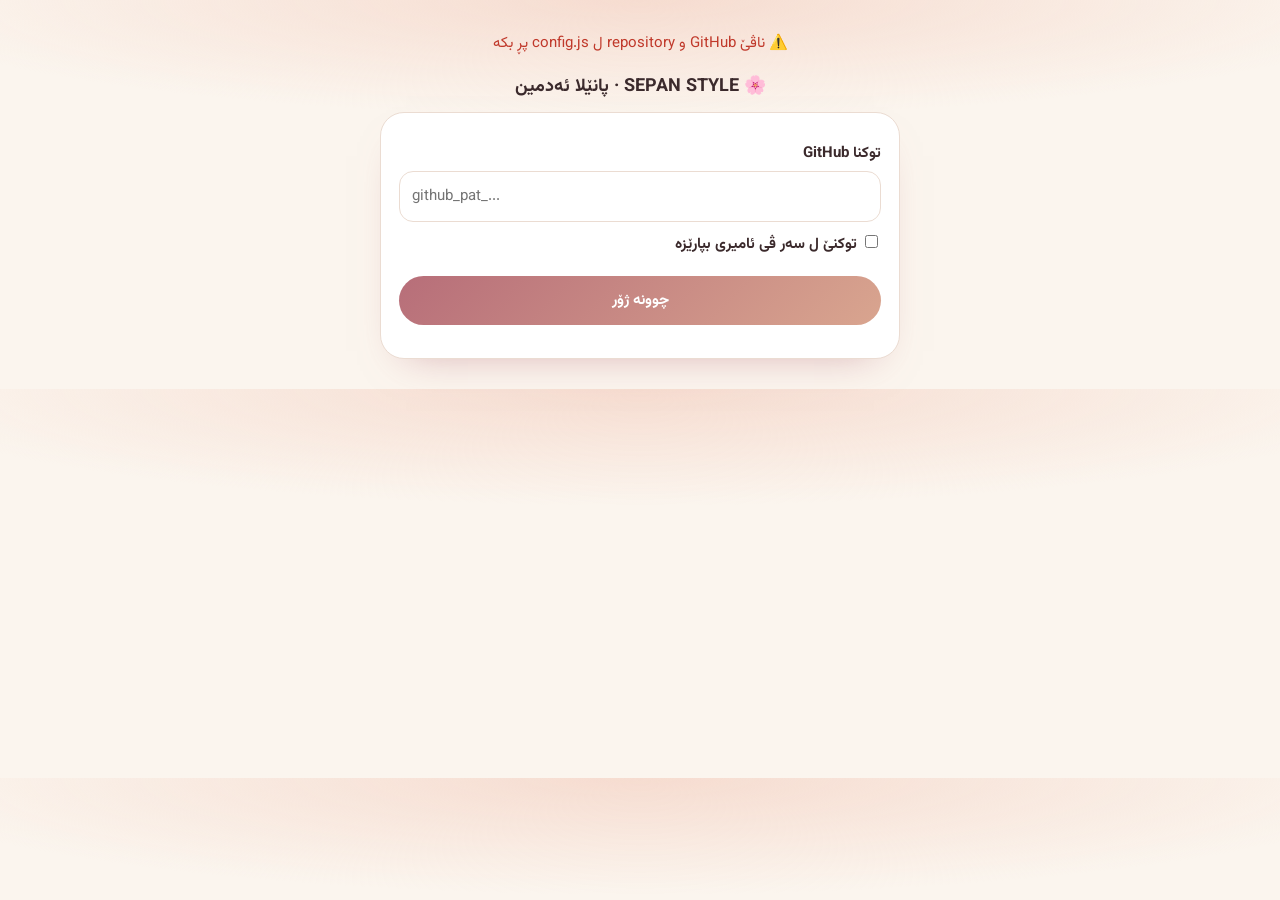
==== admin.html @ 9eb83eb8 "Add files via upload" ====
<!DOCTYPE html>
<html lang="ku" dir="rtl"><head><meta charset="UTF-8"><meta name="robots" content="noindex,nofollow"><meta name="viewport" content="width=device-width,initial-scale=1">
<title>پانێلا ئەدمین | SEPAN STYLE</title>
<link href="https://fonts.googleapis.com/css2?family=Vazirmatn:wght@400;700&display=swap" rel="stylesheet">
<style>
*{box-sizing:border-box}body{margin:0;background:radial-gradient(60% 30% at 50% 0,#F6DCD0,transparent),#FBF5EE;color:#3B2A2C;font:15px/1.7 Vazirmatn,sans-serif;padding:16px}
.w{max-width:520px;margin:0 auto}
.c{background:#fff;border:1px solid #EBDCD2;border-radius:24px;padding:18px;margin-bottom:14px;box-shadow:0 18px 40px -26px rgba(183,110,121,.6)}
h2{margin:0 0 10px;font-size:18px}label{display:block;font-weight:700;margin:10px 0 4px}
input,select{width:100%;padding:12px;border:1.5px solid #EBDCD2;border-radius:14px;font:inherit;background:#fff}input:focus,select:focus{outline:0;border-color:#B76E79}
button{font:inherit;border:0;border-radius:99px;padding:12px 22px;background:linear-gradient(135deg,#B76E79,#D9A58F);color:#fff;font-weight:700;width:100%;margin-top:14px;cursor:pointer}button:active{transform:scale(.97)}button:disabled{opacity:.6}
button.s{width:auto;padding:6px 12px;margin:0;font-size:13px;background:#8B7377}button.d{background:#c0392b}
.r{display:flex;gap:8px;align-items:center;padding:8px 0;border-top:1px solid #EBDCD2}.r img{width:52px;height:64px;object-fit:cover;border-radius:10px;background:#F3DDD3}.r div{flex:1}
.z{display:flex;gap:8px;flex-wrap:wrap}.z label{display:flex;gap:4px;align-items:center;font-weight:500;margin:0}.z input{width:auto}
#msg,#lm{text-align:center;color:#B76E79;font-weight:700}
</style></head><body><div class="w">
<h2 style="text-align:center">🌸 SEPAN STYLE · پانێلا ئەدمین</h2>
<div class="c" id="login"><label>توکنا GitHub</label><input id="tk" type="password" dir="ltr" placeholder="github_pat_..."><label class="z"><span><input type="checkbox" id="rm"> توکنێ ل سەر ڤی ئامیری بپارێزە</span></label><button onclick="signIn()">چوونە ژۆر</button><p id="lm"></p></div>
<div id="app" hidden>
<div class="c"><h2>بەرهەمەکێ نوی</h2>
<label>ناڤ</label><input id="n"><label>نرخ (دینار، ئەگەر نزانی ڤالا بهێڵە)</label><input id="p" inputmode="numeric">
<label>جۆر</label><select id="cat"><option>دریش</option><option>بلوز</option><option>پانتۆل</option><option>عەبا</option><option>سێت</option><option>تر</option></select>
<label>سایز</label><div class="z" id="sz"></div>
<label>وێنە (دکارێ چەندان هەلبژێری)</label><input id="f" type="file" accept="image/*" multiple>
<label class="z" style="margin-top:12px"><span><input type="checkbox" id="nw"> نوی</span></label>
<button onclick="add()" id="ab">زێدەکرن</button><p id="msg"></p></div>
<div class="c"><h2>بەرهەمێن هەین</h2><div id="list"></div></div>
<button class="s" style="margin:0 auto;display:block" onclick="signOut()">دەرکەفتن</button></div></div>
<script src="config.js"></script>
<script>
const $=id=>document.getElementById(id),say=t=>$('msg').textContent=t,esc=s=>String(s??'').replace(/[&<>"']/g,c=>({'&':'&amp;','<':'&lt;','>':'&gt;','"':'&quot;',"'":'&#39;'}[c]));
const G={o:CFG.GH_OWNER,r:CFG.GH_REPO,b:CFG.GH_BRANCH||'main'};let TK='',L=[];
try{TK=localStorage.getItem('tk')||''}catch(e){}
if(!G.o||!G.r)document.body.insertAdjacentHTML('afterbegin','<p style="color:#c0392b;text-align:center">⚠️ ناڤێ GitHub و repository ل config.js پڕ بکە</p>');
const num=s=>+String(s).replace(/[٠-٩]/g,d=>'٠١٢٣٤٥٦٧٨٩'.indexOf(d)).replace(/[^\d]/g,'')||null;
const api=(p,o={})=>fetch(`https://api.github.com/repos/${G.o}/${G.r}/contents/${p}`,{...o,headers:{Authorization:'Bearer '+TK,Accept:'application/vnd.github+json'}});
const enc=s=>{let b='';new TextEncoder().encode(s).forEach(c=>b+=String.fromCharCode(c));return btoa(b)};
const dec=b=>new TextDecoder().decode(Uint8Array.from(atob(b.replace(/\s/g,'')),c=>c.charCodeAt(0)));
$('sz').innerHTML=['S','M','L','XL','XXL','Free'].map(s=>`<label><input type="checkbox" value="${s}">${s}</label>`).join('');
async function get(){const r=await api('products.json?ref='+G.b);
 if(r.status===404)return{data:[]};
 if(!r.ok)throw new Error(r.status===401?'توکن خەلەتە یان بوویە کۆن':r.status===403?'توکن مافێ نڤیسینێ نینە':'GitHub '+r.status);
 const j=await r.json();return{data:JSON.parse(dec(j.content)),sha:j.sha}}
async function mutate(fn,msg){const {data,sha}=await get(),nd=fn(data);
 const r=await api('products.json',{method:'PUT',body:JSON.stringify({message:msg,content:enc(JSON.stringify(nd,null,1)),sha,branch:G.b})});
 if(!r.ok)throw new Error((await r.json()).message||r.status);return nd}
function shrink(file){return new Promise(r=>{const i=new Image();i.onload=()=>{const k=Math.min(1,900/i.width),c=document.createElement('canvas');c.width=Math.round(i.width*k);c.height=Math.round(i.height*k);c.getContext('2d').drawImage(i,0,0,c.width,c.height);c.toBlob(r,'image/jpeg',.82)};i.src=URL.createObjectURL(file)})}
async function upImg(f){const b=await shrink(f),data=await new Promise(r=>{const x=new FileReader();x.onload=()=>r(x.result.split(',')[1]);x.readAsDataURL(b)}),path='images/'+Date.now()+Math.random().toString(36).slice(2,6)+'.jpg';
 const r=await api(path,{method:'PUT',body:JSON.stringify({message:'add image',content:data,branch:G.b})});
 if(!r.ok)throw new Error((await r.json()).message||r.status);return path}
async function show(){if(!TK){$('login').hidden=false;$('app').hidden=true;return}
 try{L=(await get()).data;$('login').hidden=true;$('app').hidden=false;draw()}catch(e){$('lm').textContent=e.message;$('login').hidden=false;$('app').hidden=true}}
function signIn(){TK=$('tk').value.trim();try{if($('rm').checked)localStorage.setItem('tk',TK)}catch(e){}show()}
function signOut(){TK='';try{localStorage.removeItem('tk')}catch(e){}$('tk').value='';show()}
async function add(){const n=$('n').value.trim();if(!n)return alert('ناڤی بنڤیسە');
 $('ab').disabled=true;
 try{say('وێنە دهێنە بارکرن...');const im=[];for(const f of $('f').files)im.push(await upImg(f));
  say('بەرهەم دهێتە پاراستن...');
  const sizes=[...document.querySelectorAll('#sz input:checked')].map(x=>x.value),pr=num($('p').value),cat=$('cat').value,nw=$('nw').checked;
  L=await mutate(d=>[{id:Date.now(),name:n,price:pr,category:cat,sizes,images:im,is_new:nw,soldout:false},...d],'add product');
  $('n').value=$('p').value=$('f').value='';document.querySelectorAll('#sz input,#nw').forEach(x=>x.checked=false);
  say('✅ زێدە بوو! دەمەکێ کێم ب بەرخۆڤە بگرە هەتا وێبسایت نوی دبیت');draw()}
 catch(e){say('خەلەتی: '+e.message)}$('ab').disabled=false}
async function act(id,t){try{let pr;
 if(t==='d'&&!confirm('تو پشتڕاستی دڤێت ڤی بەرهەمی ژێ ببەی؟'))return;
 if(t==='p'){const v=prompt('نرخێ نوی (دینار):');if(v===null)return;pr=num(v)}
 say('دهێتە پاراستن...');
 L=await mutate(d=>t==='d'?d.filter(p=>p.id!=id):d.map(p=>p.id!=id?p:t==='s'?{...p,soldout:!p.soldout}:{...p,price:pr}),'update product');
 say('✅ هاتە پاراستن');draw()}catch(e){say('خەلەتی: '+e.message)}}
function draw(){$('list').innerHTML=L.map(p=>`<div class="r">${p.images?.[0]?`<img src="${esc(p.images[0])}" alt="">`:'<span>👗</span>'}<div><b>${esc(p.name)}</b><br><small>${p.price?p.price.toLocaleString('en'):'—'} · ${esc((p.sizes||[]).join(' '))}${p.soldout?' · تەمام بوو':''}</small></div><button class="s" onclick="act(${+p.id},'p')">نرخ</button><button class="s" onclick="act(${+p.id},'s')">${p.soldout?'ئامادەیە':'تەمام بوو'}</button><button class="s d" onclick="act(${+p.id},'d')">🗑</button></div>`).join('')||'<small>هێشتا بەرهەم نینن</small>'}
show();
</script></body></html>
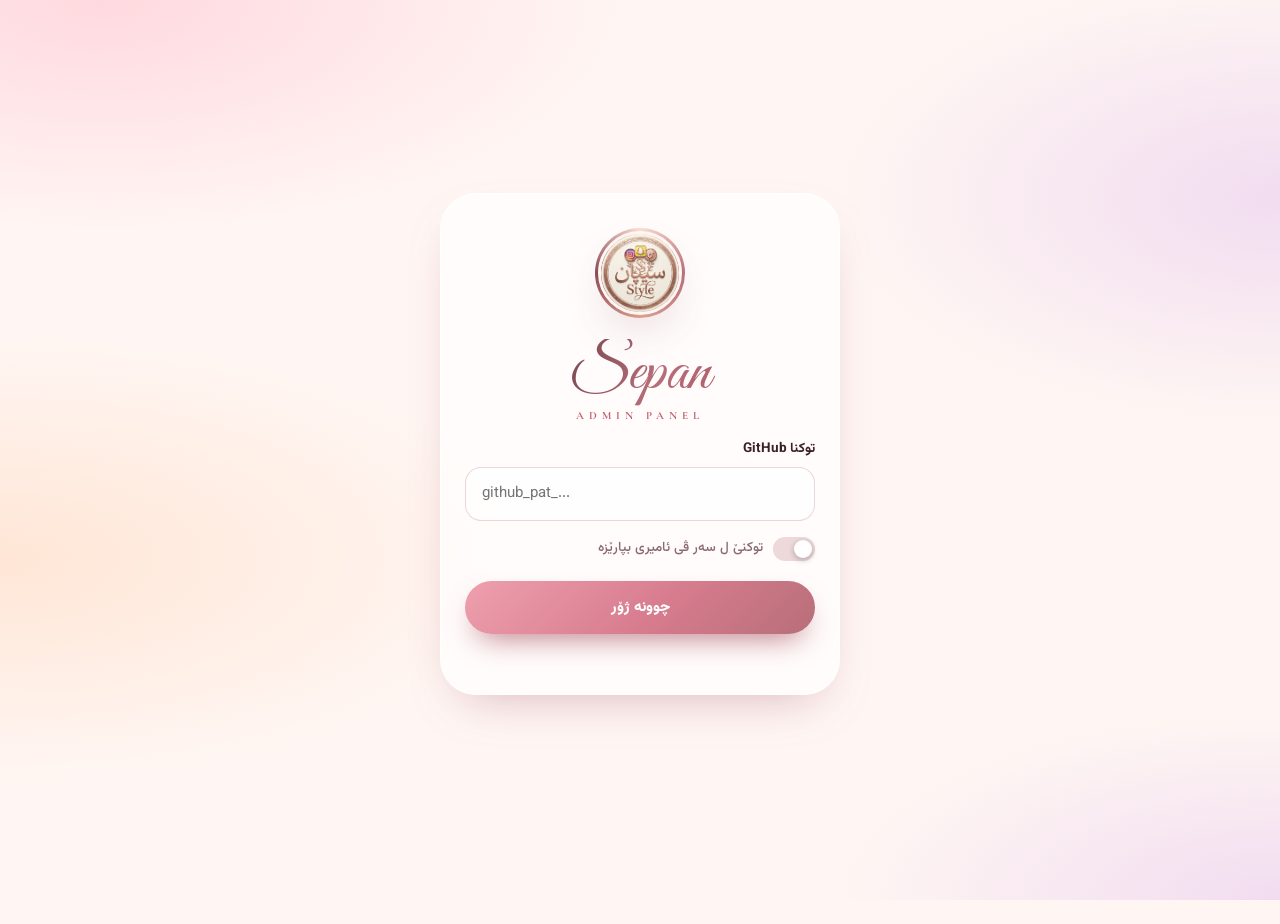
==== commit 61eaa47b: "Add files via upload" ====
--- a/admin.html
+++ b/admin.html
@@ -1,42 +1,90 @@
 <!DOCTYPE html>
-<html lang="ku" dir="rtl"><head><meta charset="UTF-8"><meta name="robots" content="noindex,nofollow"><meta name="viewport" content="width=device-width,initial-scale=1">
-<title>پانێلا ئەدمین | SEPAN STYLE</title>
-<link href="https://fonts.googleapis.com/css2?family=Vazirmatn:wght@400;700&display=swap" rel="stylesheet">
+<html lang="ku" dir="rtl"><head><meta charset="UTF-8"><meta name="robots" content="noindex,nofollow"><meta name="viewport" content="width=device-width,initial-scale=1,viewport-fit=cover">
+<title>پانێلا ئەدمین | SEPAN STYLE</title><link rel="icon" href="favicon.png">
+<script>try{if(localStorage.getItem("theme")==="dark")document.documentElement.classList.add("dark")}catch(e){}</script>
+<link href="https://fonts.googleapis.com/css2?family=Great+Vibes&family=Noto+Kufi+Arabic:wght@600;800&family=Vazirmatn:wght@400;500;700&family=Cormorant+Garamond:wght@600;700&display=swap" rel="stylesheet">
+<link rel="stylesheet" href="theme.css?v=1">
 <style>
-*{box-sizing:border-box}body{margin:0;background:radial-gradient(60% 30% at 50% 0,#F6DCD0,transparent),#FBF5EE;color:#3B2A2C;font:15px/1.7 Vazirmatn,sans-serif;padding:16px}
-.w{max-width:520px;margin:0 auto}
-.c{background:#fff;border:1px solid #EBDCD2;border-radius:24px;padding:18px;margin-bottom:14px;box-shadow:0 18px 40px -26px rgba(183,110,121,.6)}
-h2{margin:0 0 10px;font-size:18px}label{display:block;font-weight:700;margin:10px 0 4px}
-input,select{width:100%;padding:12px;border:1.5px solid #EBDCD2;border-radius:14px;font:inherit;background:#fff}input:focus,select:focus{outline:0;border-color:#B76E79}
-button{font:inherit;border:0;border-radius:99px;padding:12px 22px;background:linear-gradient(135deg,#B76E79,#D9A58F);color:#fff;font-weight:700;width:100%;margin-top:14px;cursor:pointer}button:active{transform:scale(.97)}button:disabled{opacity:.6}
-button.s{width:auto;padding:6px 12px;margin:0;font-size:13px;background:#8B7377}button.d{background:#c0392b}
-.r{display:flex;gap:8px;align-items:center;padding:8px 0;border-top:1px solid #EBDCD2}.r img{width:52px;height:64px;object-fit:cover;border-radius:10px;background:#F3DDD3}.r div{flex:1}
-.z{display:flex;gap:8px;flex-wrap:wrap}.z label{display:flex;gap:4px;align-items:center;font-weight:500;margin:0}.z input{width:auto}
-#msg,#lm{text-align:center;color:#B76E79;font-weight:700}
+*{box-sizing:border-box;margin:0;padding:0;-webkit-tap-highlight-color:transparent}[hidden]{display:none!important}
+body{font:15px/1.7 Vazirmatn,sans-serif;color:var(--ink);padding:14px 14px calc(50px + env(safe-area-inset-bottom,0px));min-height:100vh}
+button{font:inherit;border:0;background:none;color:inherit;cursor:pointer}
+.w{max-width:560px;margin:0 auto}
+.cap{display:block;font:700 11px 'Cormorant Garamond',serif;letter-spacing:5px;color:var(--r2);direction:ltr}
+.script{display:block;font:400 64px/1.1 'Great Vibes',cursive;direction:ltr;background:linear-gradient(110deg,var(--ink),var(--r3) 55%,var(--r1));-webkit-background-clip:text;background-clip:text;color:transparent}
+.ring{display:inline-block;padding:3px;border-radius:50%;background:conic-gradient(#F9DFD3,#B76E79,#D9A08C,#8d4a55,#F9DFD3);box-shadow:var(--sh)}.ring img{display:block;width:84px;height:84px;border-radius:50%;border:3px solid var(--bg)}
+label{display:block;font-weight:700;font-size:13.5px;margin:16px 0 6px}
+input:not([type=checkbox]),select{width:100%;padding:13px 16px;border-radius:16px;border:1.5px solid rgba(183,110,121,.28);background:var(--glass);color:var(--ink);font:inherit;transition:.2s}
+input:focus,select:focus{outline:0;border-color:var(--r3);box-shadow:0 0 0 4px rgba(183,110,121,.18)}
+.go{position:relative;overflow:hidden;display:block;width:100%;margin-top:20px;padding:14px;border-radius:99px;background:var(--g);color:var(--on);font-weight:800;box-shadow:0 14px 30px -12px var(--r3);transition:transform .2s}
+.go::after{content:"";position:absolute;top:0;bottom:0;width:60px;left:-100px;background:linear-gradient(100deg,transparent,rgba(255,255,255,.6),transparent);transform:skewX(-20deg);animation:sh 4s infinite}@keyframes sh{40%,100%{left:130%}}
+.go:active{transform:scale(.97)}.go:disabled{opacity:.6}
+.ghost{padding:7px 16px;border-radius:99px;background:var(--glass);border:1px solid var(--edge);font-size:13px;font-weight:700;color:var(--ink)}
+.msg{min-height:24px;margin-top:10px;text-align:center;color:var(--r3);font-weight:700;font-size:13.5px}
+.lg{min-height:calc(100vh - 40px);display:grid;place-items:center}
+.lg-card{width:100%;max-width:400px;text-align:center;padding:34px 24px 26px;border-radius:36px;background:var(--glass);border:1px solid var(--edge);box-shadow:var(--sh)}
+.lg-card label{text-align:start}.lg-card .script{margin-top:12px}.lg-card .cap{margin-bottom:6px}
+.sw{display:flex!important;align-items:center;gap:10px;font-weight:500!important;color:var(--mute);cursor:pointer}.sw input{display:none}
+.sw i{flex:none;width:42px;height:24px;border-radius:99px;background:rgba(183,110,121,.25);position:relative;transition:.25s}
+.sw i::after{content:"";position:absolute;top:3px;inset-inline-start:3px;width:18px;height:18px;border-radius:50%;background:#fff;box-shadow:0 2px 6px rgba(0,0,0,.25);transition:.25s}
+.sw input:checked+i{background:var(--g)}.sw input:checked+i::after{inset-inline-start:21px}
+.bar{position:sticky;top:calc(8px + env(safe-area-inset-top,0px));z-index:20;display:flex;justify-content:space-between;align-items:center;gap:8px;padding:7px 8px 7px 14px;border-radius:99px;background:var(--glass);backdrop-filter:blur(18px);-webkit-backdrop-filter:blur(18px);border:1px solid var(--edge);box-shadow:var(--sh);margin-bottom:16px}
+.bb{display:flex;align-items:center;gap:10px;direction:ltr}.bb img{width:38px;height:38px;border-radius:50%}.bb b{display:block;font:700 16px 'Cormorant Garamond',serif;letter-spacing:3px;line-height:1.1}.bb .cap{font-size:9px;letter-spacing:4px}
+.bar-r{display:flex;gap:6px}
+.stats{display:grid;grid-template-columns:repeat(3,1fr);gap:10px;margin-bottom:16px}
+.st{text-align:center;padding:14px 6px;border-radius:24px;background:var(--glass);border:1px solid var(--edge);box-shadow:var(--sh)}
+.st b{display:block;font:700 28px/1.1 'Cormorant Garamond',serif;color:var(--r1)}.st span{font-size:12px;color:var(--mute);font-weight:700}
+.panel{position:relative;padding:24px 18px 20px;margin-bottom:16px;border-radius:32px;background:var(--glass);border:1px solid var(--edge);box-shadow:var(--sh)}
+.panel::before{content:"";position:absolute;top:0;inset-inline:34px;height:2px;border-radius:2px;background:var(--g)}
+.panel h2{font:800 19px 'Noto Kufi Arabic',sans-serif;margin-bottom:2px}
+.chips{display:flex;flex-wrap:wrap;gap:8px}.chip{margin:0!important;cursor:pointer}.chip input{display:none}
+.chip span{display:block;min-width:46px;text-align:center;padding:8px 14px;border-radius:99px;border:1.5px solid rgba(183,110,121,.3);font-weight:700;font-size:13px;color:var(--mute);transition:.2s}
+.chip input:checked+span{background:var(--g);color:var(--on);border-color:transparent;box-shadow:0 8px 18px -8px var(--r3)}
+.drop{display:flex!important;flex-direction:column;align-items:center;gap:2px;padding:20px;border-radius:22px;border:1.5px dashed rgba(183,110,121,.5);background:rgba(183,110,121,.06);text-align:center;color:var(--mute);cursor:pointer;font-weight:500!important}
+.drop b{color:var(--r1);font-size:15px}.drop input{display:none}
+.pv{display:flex;gap:8px;overflow-x:auto;margin-top:10px}.pv img{flex:none;width:60px;height:74px;object-fit:cover;border-radius:14px;box-shadow:var(--sh)}
+.it{display:flex;align-items:center;gap:12px;padding:12px 0;border-top:1px solid rgba(183,110,121,.18)}.it:first-child{border-top:0}
+.th{flex:none;width:62px;height:78px;border-radius:18px;overflow:hidden;background:linear-gradient(135deg,var(--a1),var(--a2));display:grid;place-items:center;font-size:26px;box-shadow:var(--sh)}.th img{width:100%;height:100%;object-fit:cover}
+.in{flex:1;min-width:0}.in b{display:block;font-size:15px;white-space:nowrap;overflow:hidden;text-overflow:ellipsis}
+.pr{font:700 15px 'Cormorant Garamond',serif;color:var(--r1);letter-spacing:.5px}.pr small{font:500 12px Vazirmatn;color:var(--mute)}
+.ch{display:flex;flex-wrap:wrap;gap:4px;margin-top:3px}.ch i,.ch em{font-style:normal;font-size:11px;font-weight:700;padding:0 9px;border-radius:99px;background:rgba(183,110,121,.14);color:var(--r1)}.ch em{background:var(--g);color:var(--on)}.ch em.x{background:#3A2125;color:#fff}
+.it.so .th img{filter:grayscale(.7);opacity:.6}
+.ac{display:flex;flex-direction:column;gap:6px}.ac button{width:36px;height:36px;border-radius:50%;display:grid;place-items:center;background:var(--glass);border:1px solid var(--edge);color:var(--r1);transition:.2s}
+.ac button:active{transform:scale(.88)}.ac button.d{color:#c0392b}
+.i{width:18px;height:18px;fill:none;stroke:currentColor;stroke-width:1.8;stroke-linecap:round;stroke-linejoin:round}
+.none{text-align:center;color:var(--mute);padding:26px 0}
+.out{display:block;margin:6px auto 0}
 </style></head><body><div class="w">
-<h2 style="text-align:center">🌸 SEPAN STYLE · پانێلا ئەدمین</h2>
-<div class="c" id="login"><label>توکنا GitHub</label><input id="tk" type="password" dir="ltr" placeholder="github_pat_..."><label class="z"><span><input type="checkbox" id="rm"> توکنێ ل سەر ڤی ئامیری بپارێزە</span></label><button onclick="signIn()">چوونە ژۆر</button><p id="lm"></p></div>
+<div id="login" class="lg"><div class="lg-card">
+<span class="ring"><img src="logo.png" alt=""></span>
+<span class="script">Sepan</span><span class="cap">ADMIN PANEL</span>
+<label>توکنا GitHub</label><input id="tk" type="password" dir="ltr" placeholder="github_pat_..." autocomplete="off">
+<label class="sw"><input type="checkbox" id="rm"><i></i><span>توکنێ ل سەر ڤی ئامیری بپارێزە</span></label>
+<button class="go" onclick="signIn()">چوونە ژۆر</button><p id="lm" class="msg"></p></div></div>
 <div id="app" hidden>
-<div class="c"><h2>بەرهەمەکێ نوی</h2>
-<label>ناڤ</label><input id="n"><label>نرخ (دینار، ئەگەر نزانی ڤالا بهێڵە)</label><input id="p" inputmode="numeric">
+<div class="bar"><div class="bb"><img src="logo.png" alt=""><div><b>SEPAN STYLE</b><span class="cap">ADMIN PANEL</span></div></div><div class="bar-r"><a class="ghost" href="index.html" target="_blank">وێبسایت</a><button class="ghost" onclick="signOut()">دەرکەفتن</button></div></div>
+<div class="stats" id="stats"></div>
+<section class="panel"><span class="cap" style="text-align:start">NEW PRODUCT</span><h2>بەرهەمەکێ نوی</h2>
+<label>ناڤ</label><input id="n">
+<label>نرخ (دینار، ئەگەر نزانی ڤالا بهێڵە)</label><input id="p" inputmode="numeric">
 <label>جۆر</label><select id="cat"><option>دریش</option><option>بلوز</option><option>پانتۆل</option><option>عەبا</option><option>سێت</option><option>تر</option></select>
-<label>سایز</label><div class="z" id="sz"></div>
-<label>وێنە (دکارێ چەندان هەلبژێری)</label><input id="f" type="file" accept="image/*" multiple>
-<label class="z" style="margin-top:12px"><span><input type="checkbox" id="nw"> نوی</span></label>
-<button onclick="add()" id="ab">زێدەکرن</button><p id="msg"></p></div>
-<div class="c"><h2>بەرهەمێن هەین</h2><div id="list"></div></div>
-<button class="s" style="margin:0 auto;display:block" onclick="signOut()">دەرکەفتن</button></div></div>
+<label>سایز</label><div class="chips" id="sz"></div>
+<label>وێنە</label><label class="drop"><b>＋ وێنە هەلبژێرە</b><span>دکارێ چەندان وێنەیان هەلبژێری</span><input id="f" type="file" accept="image/*" multiple></label><div class="pv" id="pv"></div>
+<label class="sw"><input type="checkbox" id="nw"><i></i><span>نیشانکرن ب "نوی"</span></label>
+<button class="go" id="ab" onclick="add()">زێدەکرن</button><p id="msg" class="msg"></p></section>
+<section class="panel"><span class="cap" style="text-align:start">COLLECTION</span><h2>بەرهەمێن هەین</h2><div id="list"></div></section>
+</div></div>
 <script src="config.js"></script>
 <script>
 const $=id=>document.getElementById(id),say=t=>$('msg').textContent=t,esc=s=>String(s??'').replace(/[&<>"']/g,c=>({'&':'&amp;','<':'&lt;','>':'&gt;','"':'&quot;',"'":'&#39;'}[c]));
 const G={o:CFG.GH_OWNER,r:CFG.GH_REPO,b:CFG.GH_BRANCH||'main'};let TK='',L=[];
 try{TK=localStorage.getItem('tk')||''}catch(e){}
-if(!G.o||!G.r)document.body.insertAdjacentHTML('afterbegin','<p style="color:#c0392b;text-align:center">⚠️ ناڤێ GitHub و repository ل config.js پڕ بکە</p>');
+if(!G.o||!G.r)$('lm').textContent='⚠️ ناڤێ GitHub و repository ل config.js پڕ بکە';
 const num=s=>+String(s).replace(/[٠-٩]/g,d=>'٠١٢٣٤٥٦٧٨٩'.indexOf(d)).replace(/[^\d]/g,'')||null;
 const api=(p,o={})=>fetch(`https://api.github.com/repos/${G.o}/${G.r}/contents/${p}`,{...o,headers:{Authorization:'Bearer '+TK,Accept:'application/vnd.github+json'}});
 const enc=s=>{let b='';new TextEncoder().encode(s).forEach(c=>b+=String.fromCharCode(c));return btoa(b)};
 const dec=b=>new TextDecoder().decode(Uint8Array.from(atob(b.replace(/\s/g,'')),c=>c.charCodeAt(0)));
-$('sz').innerHTML=['S','M','L','XL','XXL','Free'].map(s=>`<label><input type="checkbox" value="${s}">${s}</label>`).join('');
+$('sz').innerHTML=['S','M','L','XL','XXL','Free'].map(s=>`<label class="chip"><input type="checkbox" value="${s}"><span>${s}</span></label>`).join('');
+$('f').onchange=()=>{$('pv').innerHTML=[...$('f').files].map(f=>`<img src="${URL.createObjectURL(f)}" alt="">`).join('')};
 async function get(){const r=await api('products.json?ref='+G.b);
  if(r.status===404)return{data:[]};
  if(!r.ok)throw new Error(r.status===401?'توکن خەلەتە یان بوویە کۆن':r.status===403?'توکن مافێ نڤیسینێ نینە':'GitHub '+r.status);
@@ -58,7 +106,7 @@
   say('بەرهەم دهێتە پاراستن...');
   const sizes=[...document.querySelectorAll('#sz input:checked')].map(x=>x.value),pr=num($('p').value),cat=$('cat').value,nw=$('nw').checked;
   L=await mutate(d=>[{id:Date.now(),name:n,price:pr,category:cat,sizes,images:im,is_new:nw,soldout:false},...d],'add product');
-  $('n').value=$('p').value=$('f').value='';document.querySelectorAll('#sz input,#nw').forEach(x=>x.checked=false);
+  $('n').value=$('p').value=$('f').value='';$('pv').innerHTML='';document.querySelectorAll('#sz input,#nw').forEach(x=>x.checked=false);
   say('✅ زێدە بوو! دەمەکێ کێم ب بەرخۆڤە بگرە هەتا وێبسایت نوی دبیت');draw()}
  catch(e){say('خەلەتی: '+e.message)}$('ab').disabled=false}
 async function act(id,t){try{let pr;
@@ -67,6 +115,10 @@
  say('دهێتە پاراستن...');
  L=await mutate(d=>t==='d'?d.filter(p=>p.id!=id):d.map(p=>p.id!=id?p:t==='s'?{...p,soldout:!p.soldout}:{...p,price:pr}),'update product');
  say('✅ هاتە پاراستن');draw()}catch(e){say('خەلەتی: '+e.message)}}
-function draw(){$('list').innerHTML=L.map(p=>`<div class="r">${p.images?.[0]?`<img src="${esc(p.images[0])}" alt="">`:'<span>👗</span>'}<div><b>${esc(p.name)}</b><br><small>${p.price?p.price.toLocaleString('en'):'—'} · ${esc((p.sizes||[]).join(' '))}${p.soldout?' · تەمام بوو':''}</small></div><button class="s" onclick="act(${+p.id},'p')">نرخ</button><button class="s" onclick="act(${+p.id},'s')">${p.soldout?'ئامادەیە':'تەمام بوو'}</button><button class="s d" onclick="act(${+p.id},'d')">🗑</button></div>`).join('')||'<small>هێشتا بەرهەم نینن</small>'}
+const I=d=>`<svg class="i" viewBox="0 0 24 24">${d}</svg>`,
+ ic={p:I('<path d="M4 20h4L19 9l-4-4L4 16v4z"/>'),ok:I('<circle cx="12" cy="12" r="9"/><path d="M8 12l3 3 5-6"/>'),no:I('<circle cx="12" cy="12" r="9"/><path d="M6 6l12 12"/>'),d:I('<path d="M5 7h14M10 11v6M14 11v6M7 7l1 13h8l1-13M9 7V4h6v3"/>')};
+function draw(){const so=L.filter(p=>p.soldout).length;
+ $('stats').innerHTML=`<div class="st"><b>${L.length}</b><span>بەرهەم</span></div><div class="st"><b>${L.length-so}</b><span>ئامادە</span></div><div class="st"><b>${so}</b><span>تەمام بوو</span></div>`;
+ $('list').innerHTML=L.map(p=>`<div class="it${p.soldout?' so':''}"><div class="th">${p.images?.[0]?`<img src="${esc(p.images[0])}" alt="">`:'👗'}</div><div class="in"><b>${esc(p.name)}</b><div class="pr">${p.price?p.price.toLocaleString('en')+' <small>دینار</small>':'—'}</div><div class="ch">${p.category?`<i>${esc(p.category)}</i>`:''}${(p.sizes||[]).map(s=>`<i>${esc(s)}</i>`).join('')}${p.is_new?'<em>نوی</em>':''}${p.soldout?'<em class="x">تەمام بوو</em>':''}</div></div><div class="ac"><button title="نرخ" onclick="act(${+p.id},'p')">${ic.p}</button><button title="${p.soldout?'ئامادەیە':'تەمام بوو'}" onclick="act(${+p.id},'s')">${p.soldout?ic.ok:ic.no}</button><button class="d" title="سڕین" onclick="act(${+p.id},'d')">${ic.d}</button></div></div>`).join('')||'<p class="none">هێشتا بەرهەم نینن</p>'}
 show();
 </script></body></html>
--- a/theme.css
+++ b/theme.css
@@ -0,0 +1,18 @@
+/* SEPAN STYLE · تیمێ نوی: پاستێلی، شووشەیی (glass)، ڕووناک + تاری */
+:root{--bg:#FFF6F3;--ink:#3A2125;--mute:#8A6A70;--r1:#A8465A;--r2:#C0606F;--r3:#B76E79;--g:linear-gradient(135deg,#EE9FAE,#D77C8E 55%,#B76E79);--glass:rgba(255,255,255,.66);--edge:rgba(255,255,255,.9);--sh:0 20px 50px -22px rgba(150,70,90,.4);--a1:#FFD9DF;--a2:#F1DCF0;--a3:#FFE6D6;--sheet:#FFF9F6;--on:#fff}
+html.dark{--bg:#0F0A0B;--ink:#FAF1EC;--mute:#B4A29E;--r1:#F9DFD3;--r2:#D9A08C;--g:linear-gradient(135deg,#F9DFD3,#D9A08C 50%,#B76E79);--glass:rgba(60,34,40,.55);--edge:rgba(255,255,255,.12);--sh:0 20px 50px -20px rgba(0,0,0,.7);--a1:#4A1F2A;--a2:#2D2038;--a3:#3F2A2A;--sheet:#191112;--on:#24100f}
+body{background:radial-gradient(60% 38% at 8% 0,var(--a1),transparent 70%),radial-gradient(50% 36% at 100% 22%,var(--a2),transparent 70%),radial-gradient(60% 36% at 0 62%,var(--a3),transparent 70%),radial-gradient(50% 30% at 100% 100%,var(--a2),transparent 70%),var(--bg);background-attachment:fixed;transition:background .4s,color .3s}
+.orb{display:none}
+header,header.sc2{background:var(--glass);box-shadow:var(--sh)}
+.tbtn{position:fixed;bottom:calc(18px + env(safe-area-inset-bottom,0px));inset-inline-end:16px;z-index:40;width:58px;height:58px;border-radius:50%;background:var(--glass);border:1px solid var(--edge);box-shadow:var(--sh);font-size:27px;line-height:1;backdrop-filter:blur(12px);-webkit-backdrop-filter:blur(12px);transition:transform .25s}.tbtn:active{transform:scale(.88) rotate(25deg)}
+.btn{color:var(--on);box-shadow:0 12px 28px -12px var(--r3)}.btn.g{color:var(--ink)}
+.filters button.on,.sz button.on,.tag{color:var(--on)}
+.hero{width:calc(100% - 20px);max-width:600px;margin:18px auto 0;padding:34px 20px 28px;border-radius:40px;background:var(--glass);border:1px solid var(--edge);box-shadow:var(--sh)}
+.txt{background-image:linear-gradient(110deg,var(--ink) 20%,var(--r3) 50%,var(--r1) 80%)}
+.mq{width:calc(100% - 20px);max-width:1060px;margin:18px auto;border:1px solid var(--edge);border-radius:99px;background:var(--glass);box-shadow:var(--sh)}
+.card{border-radius:32px;background:var(--glass);box-shadow:var(--sh)}
+.card:nth-child(even){margin-top:26px;margin-bottom:-26px}.grid{padding-bottom:30px}
+.ph{background:linear-gradient(135deg,var(--a1),var(--a2))}
+.sheet{background:var(--sheet)}.modal{background:rgba(58,33,37,.55)}
+.sc{background:var(--glass)}.ft{background:var(--glass)}
+.sc,.stp,.about,.ct,.ft,.pl{box-shadow:var(--sh)}
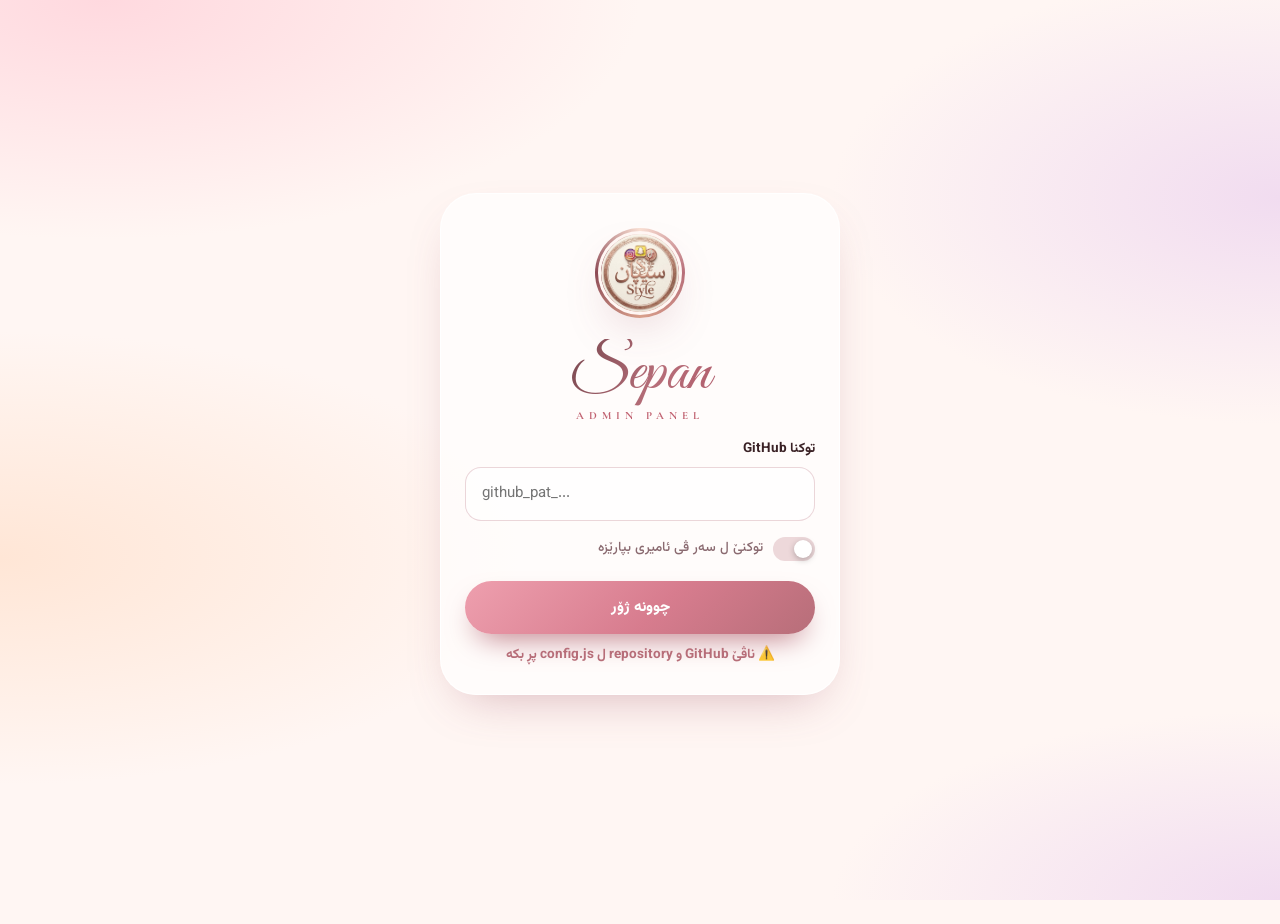
==== commit 8076084b: "Add files via upload" ====
--- a/admin.html
+++ b/admin.html
@@ -76,29 +76,36 @@
 <script src="config.js"></script>
 <script>
 const $=id=>document.getElementById(id),say=t=>$('msg').textContent=t,esc=s=>String(s??'').replace(/[&<>"']/g,c=>({'&':'&amp;','<':'&lt;','>':'&gt;','"':'&quot;',"'":'&#39;'}[c]));
-const G={o:CFG.GH_OWNER,r:CFG.GH_REPO,b:CFG.GH_BRANCH||'main'};let TK='',L=[];
+const G={o:CFG.GH_OWNER,r:CFG.GH_REPO,b:CFG.GH_BRANCH||''};let TK='',L=[];
 try{TK=localStorage.getItem('tk')||''}catch(e){}
 if(!G.o||!G.r)$('lm').textContent='⚠️ ناڤێ GitHub و repository ل config.js پڕ بکە';
 const num=s=>+String(s).replace(/[٠-٩]/g,d=>'٠١٢٣٤٥٦٧٨٩'.indexOf(d)).replace(/[^\d]/g,'')||null;
 const api=(p,o={})=>fetch(`https://api.github.com/repos/${G.o}/${G.r}/contents/${p}`,{...o,headers:{Authorization:'Bearer '+TK,Accept:'application/vnd.github+json'}});
+const bd=o=>JSON.stringify(G.b?{...o,branch:G.b}:o);
 const enc=s=>{let b='';new TextEncoder().encode(s).forEach(c=>b+=String.fromCharCode(c));return btoa(b)};
 const dec=b=>new TextDecoder().decode(Uint8Array.from(atob(b.replace(/\s/g,'')),c=>c.charCodeAt(0)));
 $('sz').innerHTML=['S','M','L','XL','XXL','Free'].map(s=>`<label class="chip"><input type="checkbox" value="${s}"><span>${s}</span></label>`).join('');
 $('f').onchange=()=>{$('pv').innerHTML=[...$('f').files].map(f=>`<img src="${URL.createObjectURL(f)}" alt="">`).join('')};
-async function get(){const r=await api('products.json?ref='+G.b);
- if(r.status===404)return{data:[]};
- if(!r.ok)throw new Error(r.status===401?'توکن خەلەتە یان بوویە کۆن':r.status===403?'توکن مافێ نڤیسینێ نینە':'GitHub '+r.status);
- const j=await r.json();return{data:JSON.parse(dec(j.content)),sha:j.sha}}
+async function get(){const r=await api('products.json'+(G.b?'?ref='+encodeURIComponent(G.b):''));
+ if(r.ok){const j=await r.json();return{data:JSON.parse(dec(j.content)),sha:j.sha}}
+ let m='';try{m=(await r.json()).message||''}catch(e){}
+ if(r.status===401)throw new Error('توکن خەلەتە یان بوویە کۆن');
+ if(r.status===404){
+  const rr=await fetch(`https://api.github.com/repos/${G.o}/${G.r}`,{headers:{Authorization:'Bearer '+TK,Accept:'application/vnd.github+json'}});
+  if(!rr.ok)throw new Error('repository نەهاتە دیتن. GH_OWNER و GH_REPO ل config.js ڕاست بکە، و ببینە توکن مافێ ڤی repositoryی هەیە');
+  if(/ref|branch|commit/i.test(m))throw new Error('branch نەهاتە دیتن. GH_BRANCH ل config.js بگۆڕە (main یان master) یان ڤالا بهێلە');
+  return{data:[]}}
+ throw new Error('GitHub '+r.status+(m?': '+m:''))}
 async function mutate(fn,msg){const {data,sha}=await get(),nd=fn(data);
- const r=await api('products.json',{method:'PUT',body:JSON.stringify({message:msg,content:enc(JSON.stringify(nd,null,1)),sha,branch:G.b})});
+ const r=await api('products.json',{method:'PUT',body:bd({message:msg,content:enc(JSON.stringify(nd,null,1)),sha})});
  if(!r.ok)throw new Error((await r.json()).message||r.status);return nd}
 function shrink(file){return new Promise(r=>{const i=new Image();i.onload=()=>{const k=Math.min(1,900/i.width),c=document.createElement('canvas');c.width=Math.round(i.width*k);c.height=Math.round(i.height*k);c.getContext('2d').drawImage(i,0,0,c.width,c.height);c.toBlob(r,'image/jpeg',.82)};i.src=URL.createObjectURL(file)})}
 async function upImg(f){const b=await shrink(f),data=await new Promise(r=>{const x=new FileReader();x.onload=()=>r(x.result.split(',')[1]);x.readAsDataURL(b)}),path='images/'+Date.now()+Math.random().toString(36).slice(2,6)+'.jpg';
- const r=await api(path,{method:'PUT',body:JSON.stringify({message:'add image',content:data,branch:G.b})});
+ const r=await api(path,{method:'PUT',body:bd({message:'add image',content:data})});
  if(!r.ok)throw new Error((await r.json()).message||r.status);return path}
 async function show(){if(!TK){$('login').hidden=false;$('app').hidden=true;return}
- try{L=(await get()).data;$('login').hidden=true;$('app').hidden=false;draw()}catch(e){$('lm').textContent=e.message;$('login').hidden=false;$('app').hidden=true}}
-function signIn(){TK=$('tk').value.trim();try{if($('rm').checked)localStorage.setItem('tk',TK)}catch(e){}show()}
+ try{L=(await get()).data;$('lm').textContent='';$('login').hidden=true;$('app').hidden=false;draw()}catch(e){$('lm').textContent=e.message;$('login').hidden=false;$('app').hidden=true}}
+function signIn(){TK=$('tk').value.trim();if(!TK){$('lm').textContent='توکنێ بنڤیسە';return}$('lm').textContent='دهێتە پشکنین...';try{if($('rm').checked)localStorage.setItem('tk',TK)}catch(e){}show()}
 function signOut(){TK='';try{localStorage.removeItem('tk')}catch(e){}$('tk').value='';show()}
 async function add(){const n=$('n').value.trim();if(!n)return alert('ناڤی بنڤیسە');
  $('ab').disabled=true;
--- a/theme.css
+++ b/theme.css
@@ -16,3 +16,51 @@
 .sheet{background:var(--sheet)}.modal{background:rgba(58,33,37,.55)}
 .sc{background:var(--glass)}.ft{background:var(--glass)}
 .sc,.stp,.about,.ct,.ft,.pl{box-shadow:var(--sh)}
+
+/* ===== سۆشیال میدیا: لوکس ===== */
+.fol{display:flex;align-items:center;justify-content:center;gap:14px;margin:34px 0 24px;color:var(--r2);font:700 11px 'Cormorant Garamond',serif;letter-spacing:6px;direction:ltr}
+.fol::before,.fol::after{content:"";flex:1;max-width:80px;height:1px;background:linear-gradient(90deg,transparent,var(--r2))}.fol::after{transform:scaleX(-1)}
+.lux{display:grid;grid-template-columns:repeat(3,1fr);gap:8px;max-width:460px;margin:0 auto}
+.lx{display:flex;flex-direction:column;align-items:center;gap:10px;padding:8px 2px;direction:ltr}
+.lx .rg{position:relative;width:64px;height:64px;border-radius:50%;display:grid;place-items:center;color:var(--r1);background:var(--glass);border:1px solid var(--edge);box-shadow:var(--sh);transition:transform .35s,background .35s,color .35s}
+.lx .rg::before{content:"";position:absolute;inset:-6px;border-radius:50%;border:1px solid var(--r2);opacity:.5;transition:inset .35s,opacity .35s}
+.lx svg{width:26px;height:26px;fill:none;stroke:currentColor;stroke-width:1.5;stroke-linecap:round;stroke-linejoin:round}.lx svg.f{fill:currentColor;stroke:none}
+.lx b{font:700 11px 'Cormorant Garamond',serif;letter-spacing:3px;margin-top:4px}
+.lx small{font-size:11.5px;color:var(--mute);margin-top:-8px}
+.lx:hover .rg{background:var(--g);color:var(--on);transform:translateY(-4px)}.lx:hover .rg::before{inset:-10px;opacity:1}
+.ct .ph2{font:700 21px 'Cormorant Garamond',serif!important;letter-spacing:4px;margin-top:26px!important}
+/* ===== واژۆ: ناڤێ گەشەپێدەر ===== */
+.dev{padding:50px 16px 8px}
+.orn{display:flex;align-items:center;justify-content:center;gap:14px;margin-bottom:18px;color:var(--r2)}
+.orn i{width:70px;height:1px;background:linear-gradient(90deg,transparent,var(--r2))}.orn i:last-child{transform:scaleX(-1)}
+.dev small{letter-spacing:6px;font-size:10px;color:var(--mute)}
+.dev .nm.sig{font:italic 600 clamp(36px,11vw,50px)/1.25 'Cormorant Garamond',serif;letter-spacing:2px;margin:8px 0 18px;background:linear-gradient(120deg,var(--r1),var(--r3) 45%,var(--r2) 75%,var(--r1));-webkit-background-clip:text;background-clip:text;color:transparent;filter:drop-shadow(0 6px 16px rgba(183,110,121,.28))}
+.dev .lt{border:1px solid var(--r2);border-radius:99px;padding:8px 20px;font-size:12.5px;background:var(--glass)}
+.dev .tk{margin-top:16px;letter-spacing:2px;font-size:11px}
+
+/* ===== سەبەت + گەهاندن ===== */
+[hidden]{display:none!important}
+.ha{display:flex;align-items:center;gap:8px}
+.cb{position:relative;width:40px;height:40px;border-radius:50%;background:var(--glass);border:1px solid var(--edge);display:grid;place-items:center;color:var(--r1)}
+.i2{width:20px;height:20px;fill:none;stroke:currentColor;stroke-width:1.8;stroke-linecap:round;stroke-linejoin:round}
+.bd{position:absolute;top:-5px;inset-inline-end:-5px;min-width:19px;height:19px;padding:0 5px;border-radius:99px;background:var(--g);color:var(--on);font:800 11px/19px Vazirmatn,sans-serif;text-align:center}
+.bd.bump{animation:bump .45s}@keyframes bump{50%{transform:scale(1.55)}}
+@media(max-width:440px){.ha .btn.sm{display:none}}
+.zb{display:flex;flex-direction:column;gap:6px;margin-top:16px}.zb>span{font-weight:700;font-size:14px}
+.zs{width:100%;appearance:none;-webkit-appearance:none;font:inherit;font-weight:700;color:var(--ink);background-color:var(--glass);border:1.5px solid var(--r3);border-radius:99px;padding:12px 18px;padding-inline-end:46px;cursor:pointer;background-image:url("data:image/svg+xml,%3Csvg xmlns='http://www.w3.org/2000/svg' viewBox='0 0 24 24' fill='none' stroke='%23B76E79' stroke-width='2.4' stroke-linecap='round' stroke-linejoin='round'%3E%3Cpath d='M6 9l6 6 6-6'/%3E%3C/svg%3E");background-repeat:no-repeat;background-size:18px;background-position:left 16px center}
+.zs option{color:#3A2125;background:#fff}
+.zs.shake{animation:shake .45s}@keyframes shake{20%,60%{transform:translateX(-7px)}40%,80%{transform:translateX(7px)}}
+.dv{margin-top:12px;padding:8px 16px;border-radius:99px;background:var(--glass);border:1px solid var(--edge);font-size:13px;font-weight:700;text-align:center}.dv::before{content:"🚚 "}
+.acts{display:flex;flex-direction:column;gap:8px;margin-top:14px}.acts .btn{display:block;width:100%;border:0;font:inherit;font-weight:800}.acts .btn.g{border:1px solid var(--edge)}
+.cs .sb{padding-top:62px;min-height:260px}
+.cl{display:flex;flex-direction:column;gap:10px;margin-top:10px}.none{text-align:center;color:var(--mute);padding:26px 0}
+.ct1{display:flex;align-items:center;gap:12px;padding:8px;border-radius:24px;background:var(--glass);border:1px solid var(--edge)}
+.cth{flex:none;width:62px;height:72px;border-radius:18px;overflow:hidden;background:linear-gradient(135deg,var(--a1),var(--a2));display:grid;place-items:center}.cth img{width:100%;height:100%;object-fit:cover}
+.cin{flex:1;min-width:0}.cin b{display:block;font-size:14px}.cin span{font:700 15px 'Cormorant Garamond',serif;color:var(--r1)}
+.qt{display:flex;align-items:center;gap:8px;padding-inline-end:6px}.qt button{width:30px;height:30px;border-radius:50%;background:var(--glass);border:1px solid var(--edge);font-weight:800;font-size:16px;line-height:1}.qt span{min-width:18px;text-align:center;font-weight:700}
+.cf{display:flex;flex-direction:column;margin-top:8px}
+.sum{display:flex;flex-direction:column;gap:4px;margin-top:14px}.sum div{display:flex;justify-content:space-between;color:var(--mute)}
+.sum .tot{color:var(--ink);font-weight:800;font-size:17px;border-top:1px dashed var(--mute);padding-top:8px;margin-top:4px}
+
+.zx{width:100%;margin-top:8px;padding:12px 18px;border-radius:99px;border:1.5px solid var(--r3);background:var(--glass);color:var(--ink);font:inherit;font-weight:600}
+.zx:focus{outline:0;box-shadow:0 0 0 4px rgba(183,110,121,.18)}.zx.shake{animation:shake .45s}
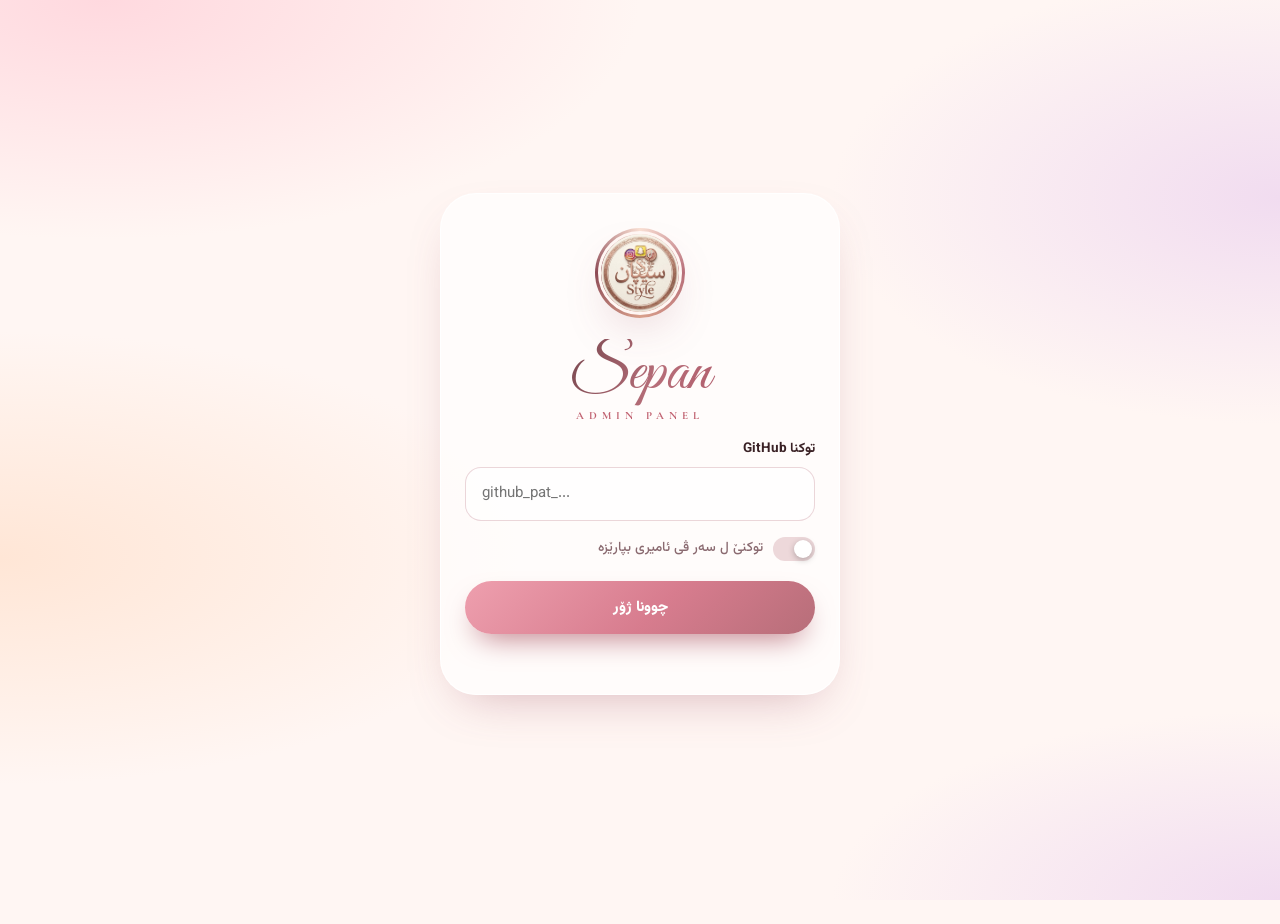
==== commit 171a4181: "Update admin.html" ====
--- a/admin.html
+++ b/admin.html
@@ -59,16 +59,16 @@
 <span class="script">Sepan</span><span class="cap">ADMIN PANEL</span>
 <label>توکنا GitHub</label><input id="tk" type="password" dir="ltr" placeholder="github_pat_..." autocomplete="off">
 <label class="sw"><input type="checkbox" id="rm"><i></i><span>توکنێ ل سەر ڤی ئامیری بپارێزە</span></label>
-<button class="go" onclick="signIn()">چوونە ژۆر</button><p id="lm" class="msg"></p></div></div>
+<button class="go" onclick="signIn()">چوونا ژۆر</button><p id="lm" class="msg"></p></div></div>
 <div id="app" hidden>
 <div class="bar"><div class="bb"><img src="logo.png" alt=""><div><b>SEPAN STYLE</b><span class="cap">ADMIN PANEL</span></div></div><div class="bar-r"><a class="ghost" href="index.html" target="_blank">وێبسایت</a><button class="ghost" onclick="signOut()">دەرکەفتن</button></div></div>
 <div class="stats" id="stats"></div>
 <section class="panel"><span class="cap" style="text-align:start">NEW PRODUCT</span><h2>بەرهەمەکێ نوی</h2>
 <label>ناڤ</label><input id="n">
 <label>نرخ (دینار، ئەگەر نزانی ڤالا بهێڵە)</label><input id="p" inputmode="numeric">
-<label>جۆر</label><select id="cat"><option>دریش</option><option>بلوز</option><option>پانتۆل</option><option>عەبا</option><option>سێت</option><option>تر</option></select>
+<label>جۆر</label><select id="cat"><option>کراس </option><option>بلوز</option><option>پەنتەرون </option><option>عەبا</option><option>سێت</option><option>تر</option></select>
 <label>سایز</label><div class="chips" id="sz"></div>
-<label>وێنە</label><label class="drop"><b>＋ وێنە هەلبژێرە</b><span>دکارێ چەندان وێنەیان هەلبژێری</span><input id="f" type="file" accept="image/*" multiple></label><div class="pv" id="pv"></div>
+<label>وێنە</label><label class="drop"><b>＋ وێنەی هەلبژێرە</b><span>دکارێ چەندان وێنەیان هەلبژێری</span><input id="f" type="file" accept="image/*" multiple></label><div class="pv" id="pv"></div>
 <label class="sw"><input type="checkbox" id="nw"><i></i><span>نیشانکرن ب "نوی"</span></label>
 <button class="go" id="ab" onclick="add()">زێدەکرن</button><p id="msg" class="msg"></p></section>
 <section class="panel"><span class="cap" style="text-align:start">COLLECTION</span><h2>بەرهەمێن هەین</h2><div id="list"></div></section>
